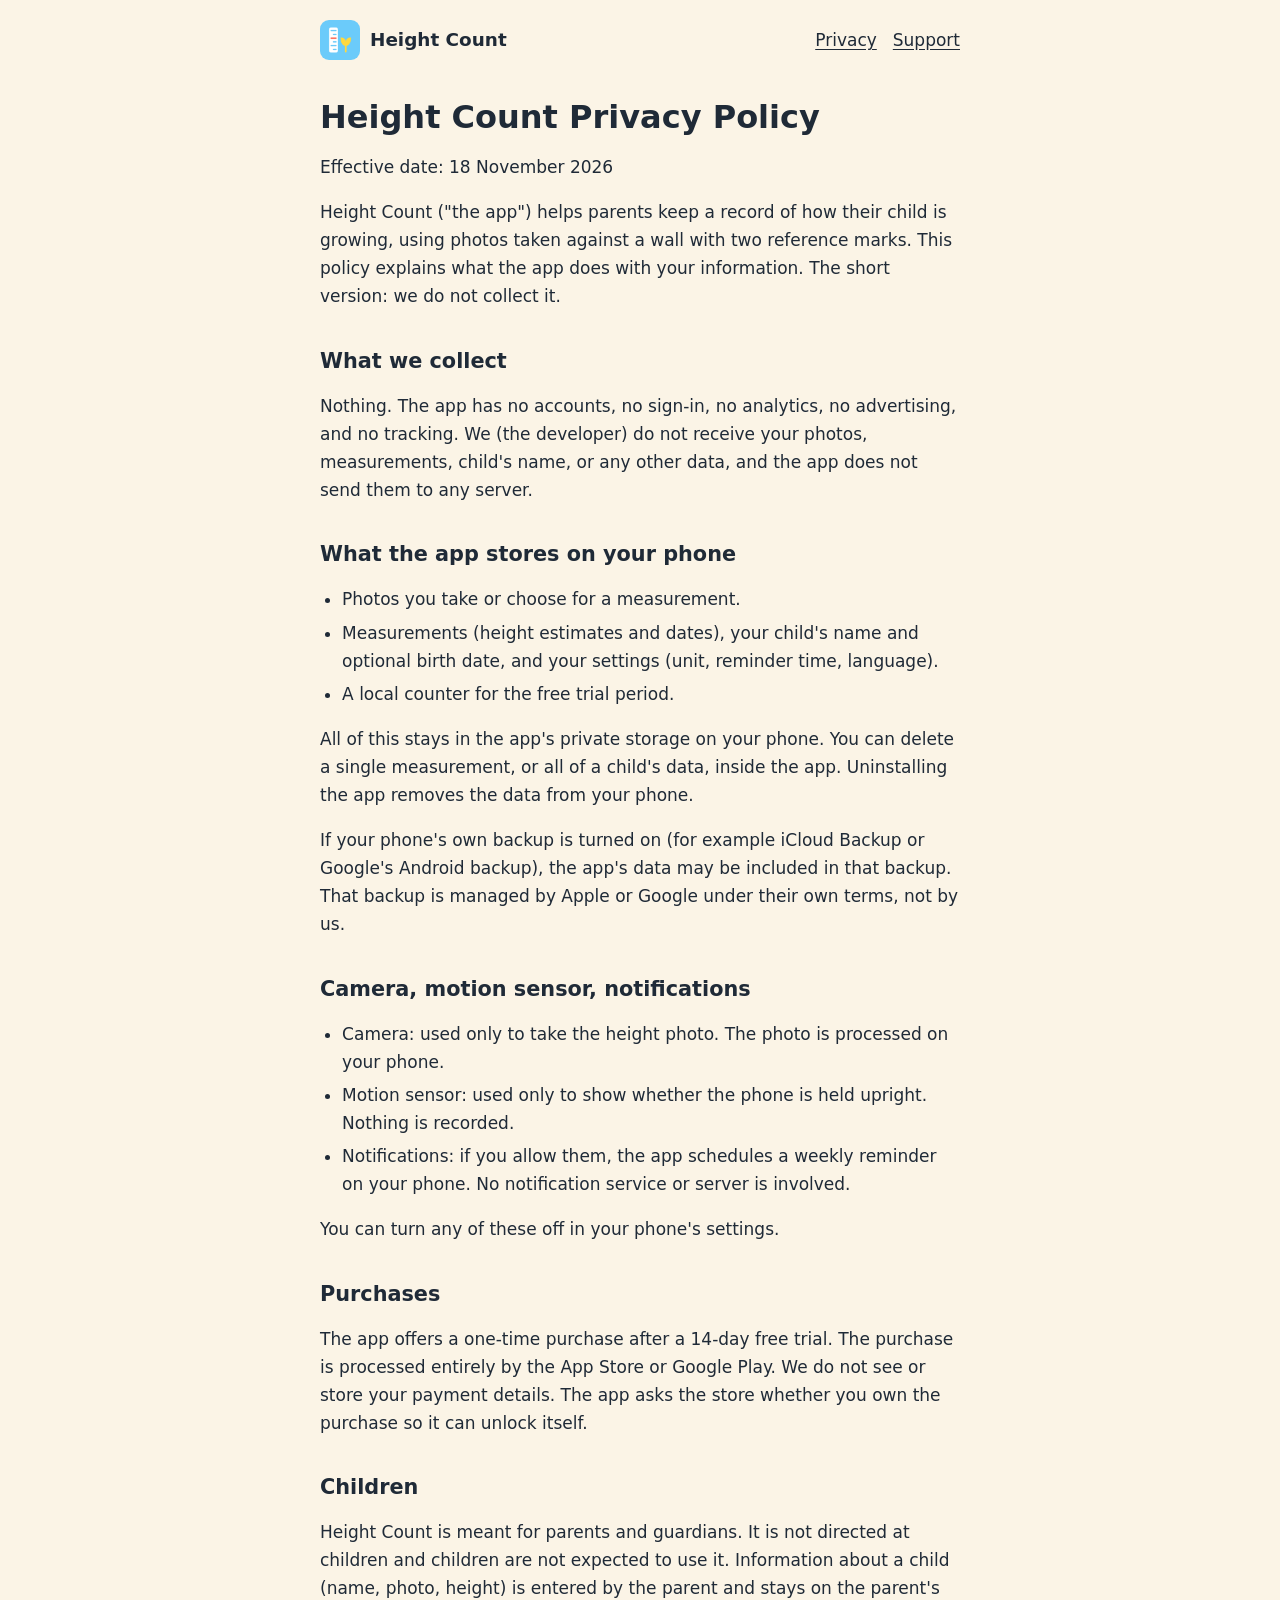
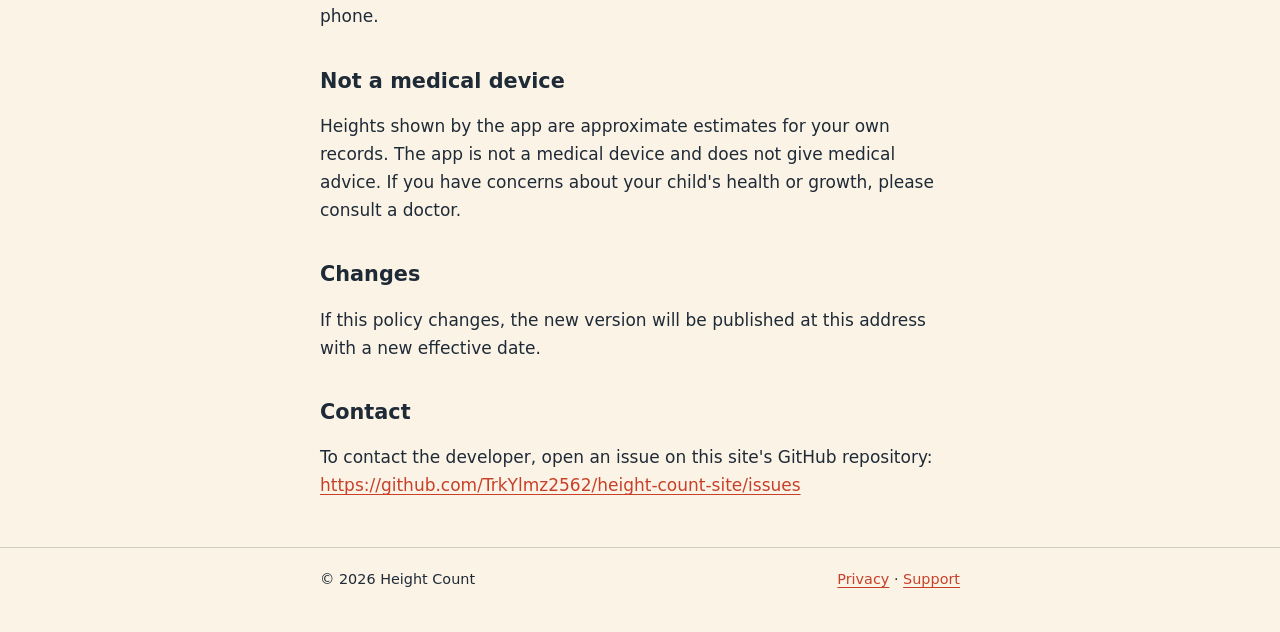
==== privacy.html @ d707cd92 "Height Count sitesi: tanıtım, gizlilik politikası, destek Co-Authored-By: Claude Fable 5.2 <noreply@" ====
<!doctype html>
<html lang="en">
<head>
<meta charset="utf-8">
<meta name="viewport" content="width=device-width, initial-scale=1">
<title>Privacy Policy - Height Count</title>
<meta name="description" content="Height Count does not collect any data.">
<link rel="icon" type="image/png" href="icon.png">
<link rel="stylesheet" href="style.css">
</head>
<body>
<header class="site"><div class="wrap">
<a class="brand" href="index.html"><img src="icon.png" alt="" width="40" height="40">Height Count</a>
<nav aria-label="Main"><a href="privacy.html">Privacy</a><a href="support.html">Support</a></nav>
</div></header>
<main class="wrap">
<h1>Height Count Privacy Policy</h1>
<p>Effective date: 18 November 2026</p>
<p>Height Count ("the app") helps parents keep a record of how their child is growing, using photos taken against a wall with two reference marks. This policy explains what the app does with your information. The short version: we do not collect it.</p>
<h2>What we collect</h2>
<p>Nothing. The app has no accounts, no sign-in, no analytics, no advertising, and no tracking. We (the developer) do not receive your photos, measurements, child's name, or any other data, and the app does not send them to any server.</p>
<h2>What the app stores on your phone</h2>
<ul>
<li>Photos you take or choose for a measurement.</li>
<li>Measurements (height estimates and dates), your child's name and optional birth date, and your settings (unit, reminder time, language).</li>
<li>A local counter for the free trial period.</li>
</ul>
<p>All of this stays in the app's private storage on your phone. You can delete a single measurement, or all of a child's data, inside the app. Uninstalling the app removes the data from your phone.</p>
<p>If your phone's own backup is turned on (for example iCloud Backup or Google's Android backup), the app's data may be included in that backup. That backup is managed by Apple or Google under their own terms, not by us.</p>
<h2>Camera, motion sensor, notifications</h2>
<ul>
<li>Camera: used only to take the height photo. The photo is processed on your phone.</li>
<li>Motion sensor: used only to show whether the phone is held upright. Nothing is recorded.</li>
<li>Notifications: if you allow them, the app schedules a weekly reminder on your phone. No notification service or server is involved.</li>
</ul>
<p>You can turn any of these off in your phone's settings.</p>
<h2>Purchases</h2>
<p>The app offers a one-time purchase after a 14-day free trial. The purchase is processed entirely by the App Store or Google Play. We do not see or store your payment details. The app asks the store whether you own the purchase so it can unlock itself.</p>
<h2>Children</h2>
<p>Height Count is meant for parents and guardians. It is not directed at children and children are not expected to use it. Information about a child (name, photo, height) is entered by the parent and stays on the parent's phone.</p>
<h2>Not a medical device</h2>
<p>Heights shown by the app are approximate estimates for your own records. The app is not a medical device and does not give medical advice. If you have concerns about your child's health or growth, please consult a doctor.</p>
<h2>Changes</h2>
<p>If this policy changes, the new version will be published at this address with a new effective date.</p>
<h2>Contact</h2>
<!-- TODO-CONTACT -->
<p>To contact the developer, open an issue on this site's GitHub repository: <a href="https://github.com/TrkYlmz2562/height-count-site/issues">https://github.com/TrkYlmz2562/height-count-site/issues</a></p>
</main>
<footer><div class="wrap"><span>&copy; 2026 Height Count</span><span><a href="privacy.html">Privacy</a> &middot; <a href="support.html">Support</a></span></div></footer>
</body>
</html>
---- style.css ----
:root{--bg:#FBF4E6;--ink:#1F2A37;--accent:#C8402A;--sky:#BFE2F6}
*{box-sizing:border-box}
html{-webkit-text-size-adjust:100%}
body{margin:0;background:var(--bg);color:var(--ink);font:17px/1.65 system-ui,-apple-system,"Segoe UI",Roboto,Helvetica,Arial,sans-serif}
.wrap{max-width:42rem;margin:0 auto;padding:0 16px}
header.site{padding:20px 0 12px}
header.site .wrap{display:flex;align-items:center;gap:12px;flex-wrap:wrap}
.brand{display:flex;align-items:center;gap:10px;font-weight:700;font-size:1.15rem;color:var(--ink);text-decoration:none}
.brand img{width:40px;height:40px;border-radius:9px}
nav{margin-left:auto;display:flex;gap:16px;flex-wrap:wrap}
nav a{color:var(--ink);padding:6px 0}
a{color:var(--accent);text-underline-offset:3px}
a:hover{text-decoration-thickness:2px}
a:focus-visible{outline:3px solid var(--accent);outline-offset:2px}
h1{font-size:2rem;line-height:1.2;margin:.8em 0 .4em}
h2{font-size:1.3rem;line-height:1.3;margin:1.8em 0 .4em}
p,li,dd{overflow-wrap:anywhere}
ul,ol{padding-left:1.3em}
li{margin:.3em 0}
.block{background:var(--sky);border-radius:14px;padding:16px 18px;margin:1.4em 0}
.block p{margin:.4em 0}
.hero{display:flex;gap:20px;align-items:center;flex-wrap:wrap;margin:12px 0}
.hero img{width:112px;height:112px;border-radius:24px}
.hero div{flex:1 1 16rem}
.btns{display:flex;gap:12px;flex-wrap:wrap;margin-top:16px}
.btn{display:inline-block;background:var(--accent);color:#fff;text-decoration:none;padding:10px 18px;border-radius:10px;font-weight:600}
.btn.alt{background:transparent;color:var(--ink);border:2px solid var(--ink);padding:8px 16px}
footer{border-top:1px solid rgba(31,42,55,.2);margin-top:48px;padding:20px 0 40px;font-size:.9rem}
footer .wrap{display:flex;gap:16px;flex-wrap:wrap;justify-content:space-between}
dt{font-weight:700;margin-top:1.2em}
dd{margin:.3em 0 0}
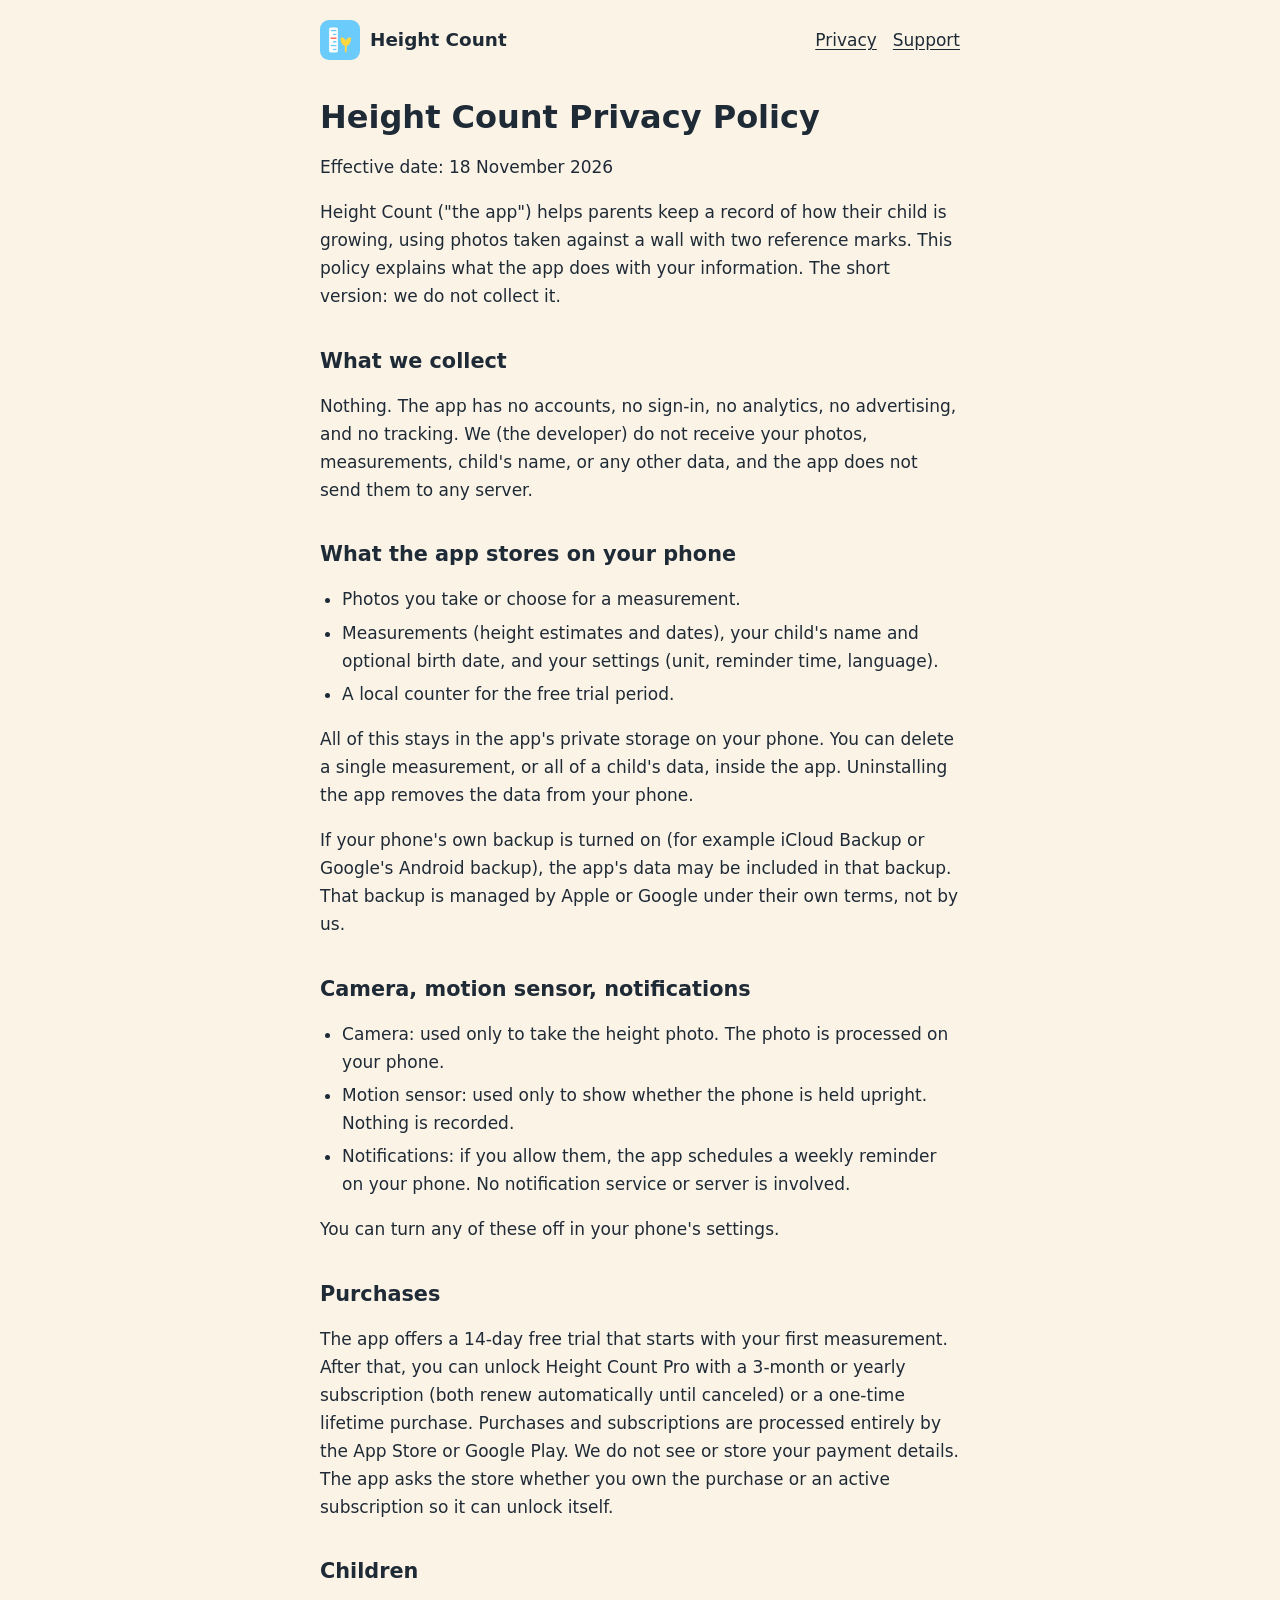
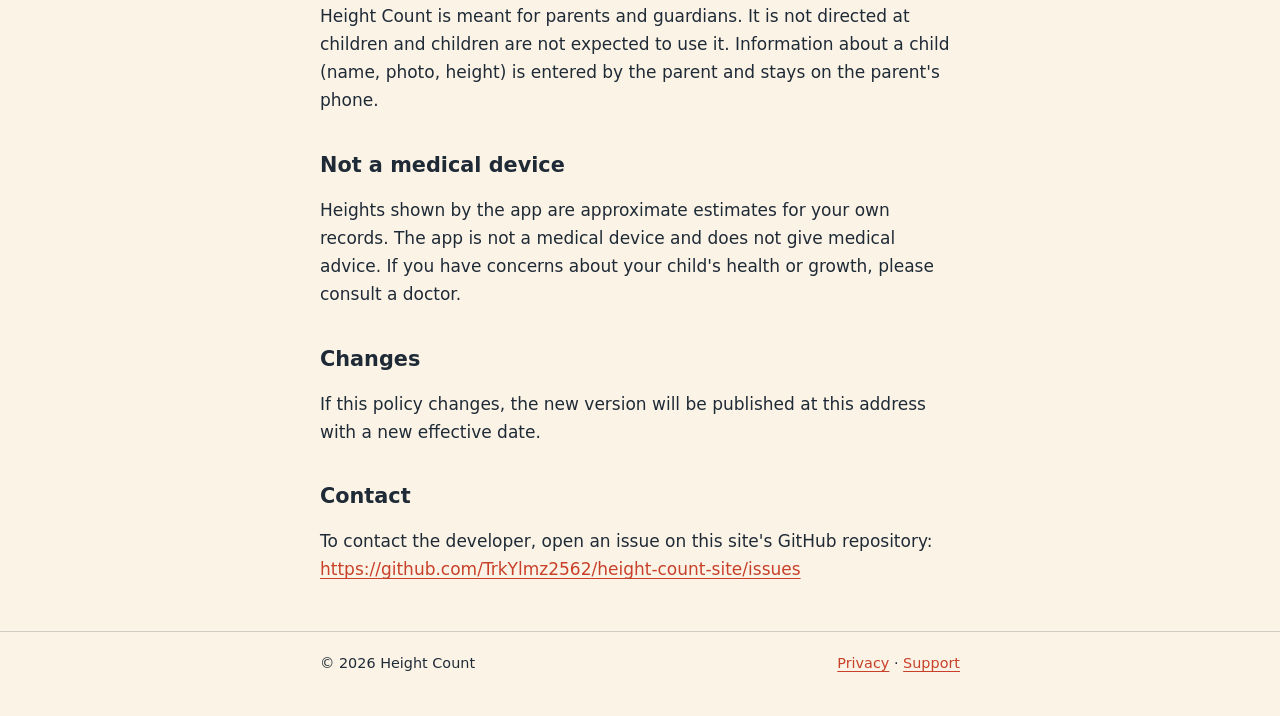
==== commit 6fbf2514: "SSS ve gizlilik: Pro abonelik / ömürlük modeli Co-Authored-By: Claude Opus 5.5 <noreply@anthropic.co" ====
--- a/privacy.html
+++ b/privacy.html
@@ -35,7 +35,7 @@
 </ul>
 <p>You can turn any of these off in your phone's settings.</p>
 <h2>Purchases</h2>
-<p>The app offers a one-time purchase after a 14-day free trial. The purchase is processed entirely by the App Store or Google Play. We do not see or store your payment details. The app asks the store whether you own the purchase so it can unlock itself.</p>
+<p>The app offers a 14-day free trial that starts with your first measurement. After that, you can unlock Height Count Pro with a 3-month or yearly subscription (both renew automatically until canceled) or a one-time lifetime purchase. Purchases and subscriptions are processed entirely by the App Store or Google Play. We do not see or store your payment details. The app asks the store whether you own the purchase or an active subscription so it can unlock itself.</p>
 <h2>Children</h2>
 <p>Height Count is meant for parents and guardians. It is not directed at children and children are not expected to use it. Information about a child (name, photo, height) is entered by the parent and stays on the parent's phone.</p>
 <h2>Not a medical device</h2>
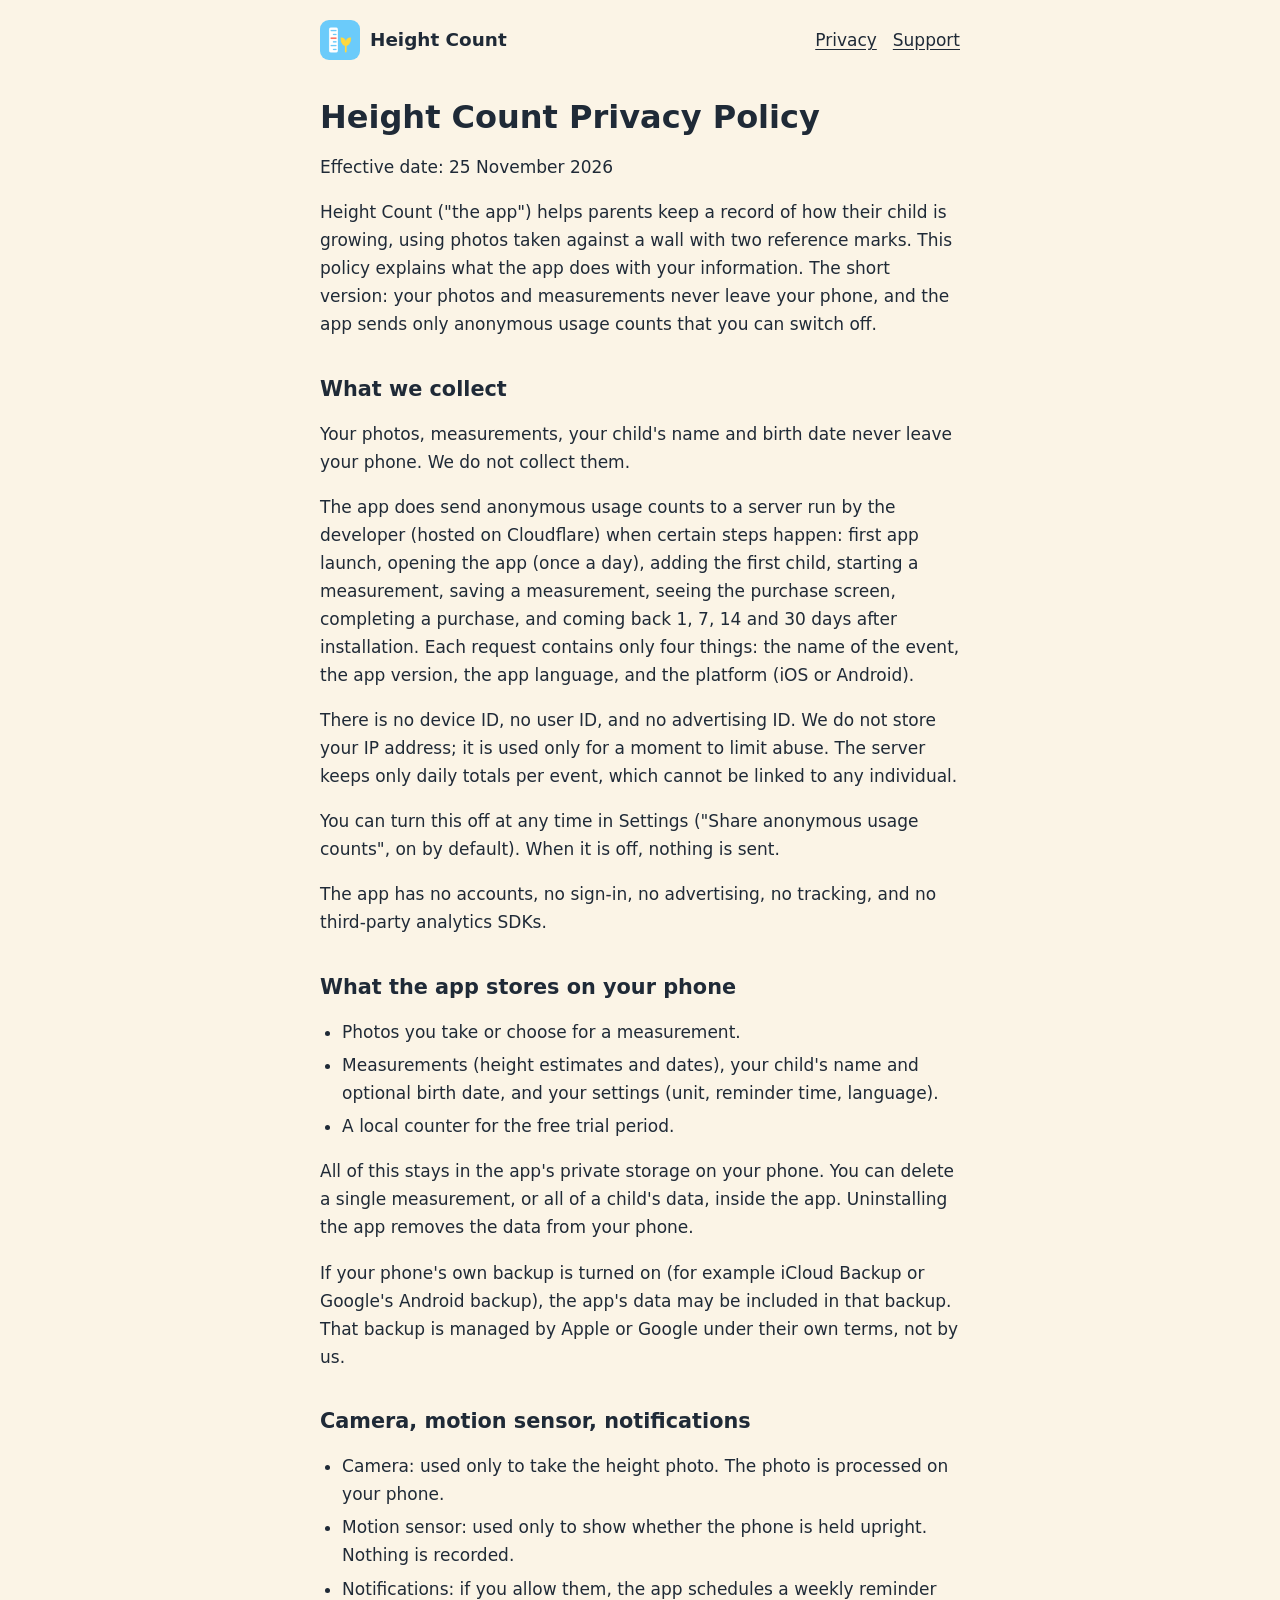
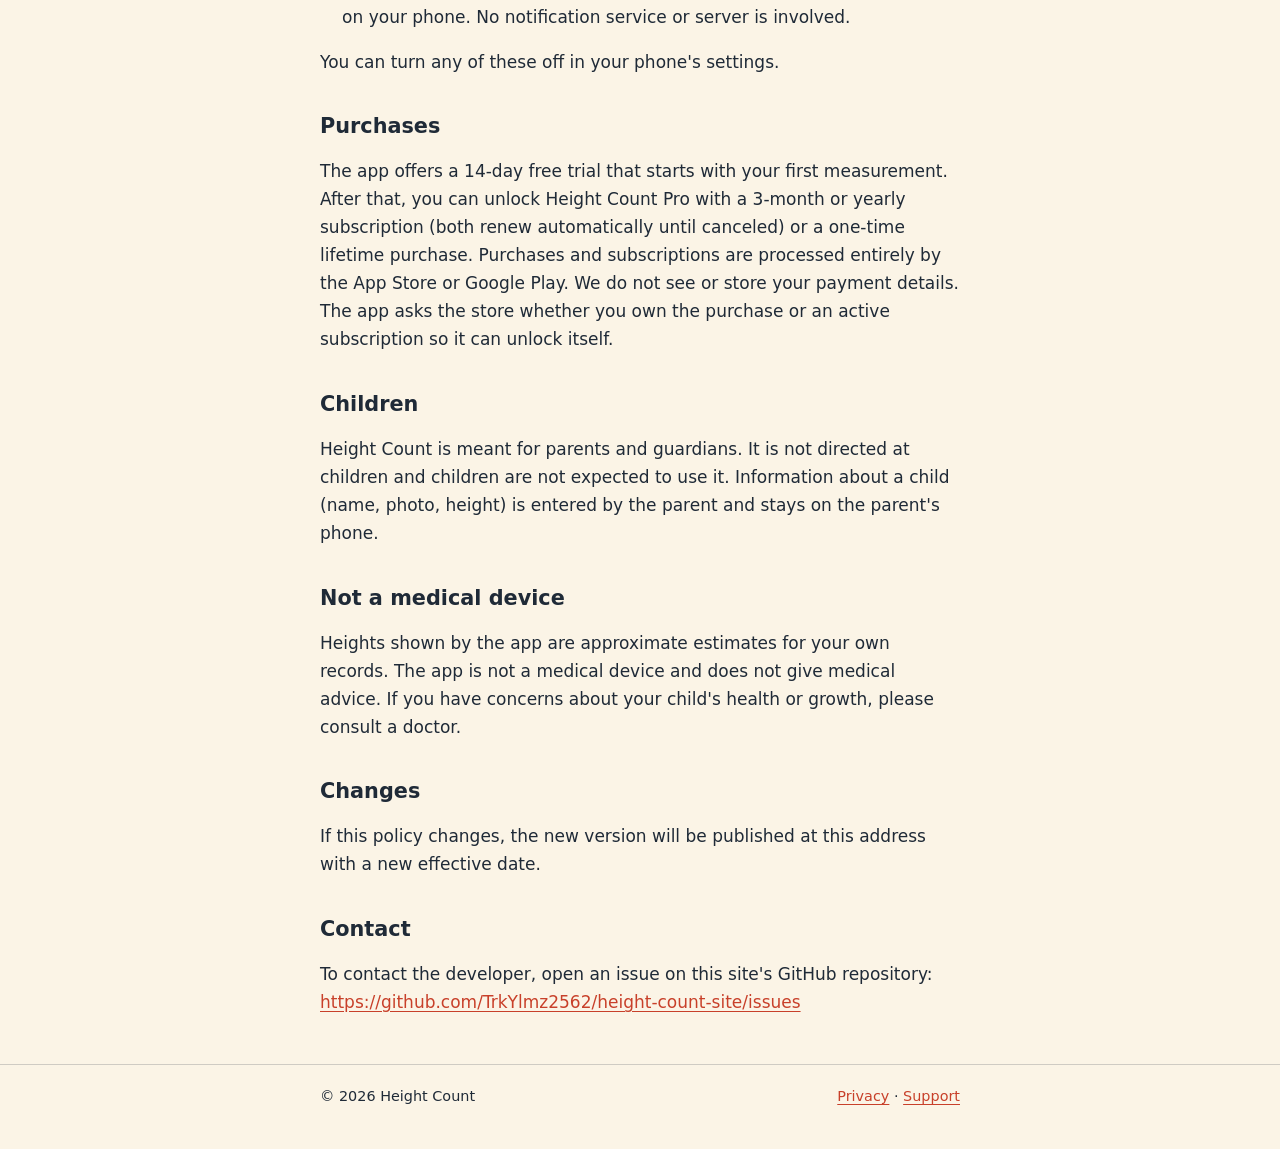
==== commit 00cb2dfc: "Gizlilik politikası: anonim kullanım istatistikleri, abonelik anlatımı; ana sayfa ve destek metinler" ====
--- a/privacy.html
+++ b/privacy.html
@@ -4,7 +4,7 @@
 <meta charset="utf-8">
 <meta name="viewport" content="width=device-width, initial-scale=1">
 <title>Privacy Policy - Height Count</title>
-<meta name="description" content="Height Count does not collect any data.">
+<meta name="description" content="Your photos and measurements stay on your phone. Height Count sends only anonymous usage counts, which you can turn off.">
 <link rel="icon" type="image/png" href="icon.png">
 <link rel="stylesheet" href="style.css">
 </head>
@@ -15,10 +15,14 @@
 </div></header>
 <main class="wrap">
 <h1>Height Count Privacy Policy</h1>
-<p>Effective date: 18 November 2026</p>
-<p>Height Count ("the app") helps parents keep a record of how their child is growing, using photos taken against a wall with two reference marks. This policy explains what the app does with your information. The short version: we do not collect it.</p>
+<p>Effective date: 25 November 2026</p>
+<p>Height Count ("the app") helps parents keep a record of how their child is growing, using photos taken against a wall with two reference marks. This policy explains what the app does with your information. The short version: your photos and measurements never leave your phone, and the app sends only anonymous usage counts that you can switch off.</p>
 <h2>What we collect</h2>
-<p>Nothing. The app has no accounts, no sign-in, no analytics, no advertising, and no tracking. We (the developer) do not receive your photos, measurements, child's name, or any other data, and the app does not send them to any server.</p>
+<p>Your photos, measurements, your child's name and birth date never leave your phone. We do not collect them.</p>
+<p>The app does send anonymous usage counts to a server run by the developer (hosted on Cloudflare) when certain steps happen: first app launch, opening the app (once a day), adding the first child, starting a measurement, saving a measurement, seeing the purchase screen, completing a purchase, and coming back 1, 7, 14 and 30 days after installation. Each request contains only four things: the name of the event, the app version, the app language, and the platform (iOS or Android).</p>
+<p>There is no device ID, no user ID, and no advertising ID. We do not store your IP address; it is used only for a moment to limit abuse. The server keeps only daily totals per event, which cannot be linked to any individual.</p>
+<p>You can turn this off at any time in Settings ("Share anonymous usage counts", on by default). When it is off, nothing is sent.</p>
+<p>The app has no accounts, no sign-in, no advertising, no tracking, and no third-party analytics SDKs.</p>
 <h2>What the app stores on your phone</h2>
 <ul>
 <li>Photos you take or choose for a measurement.</li>
